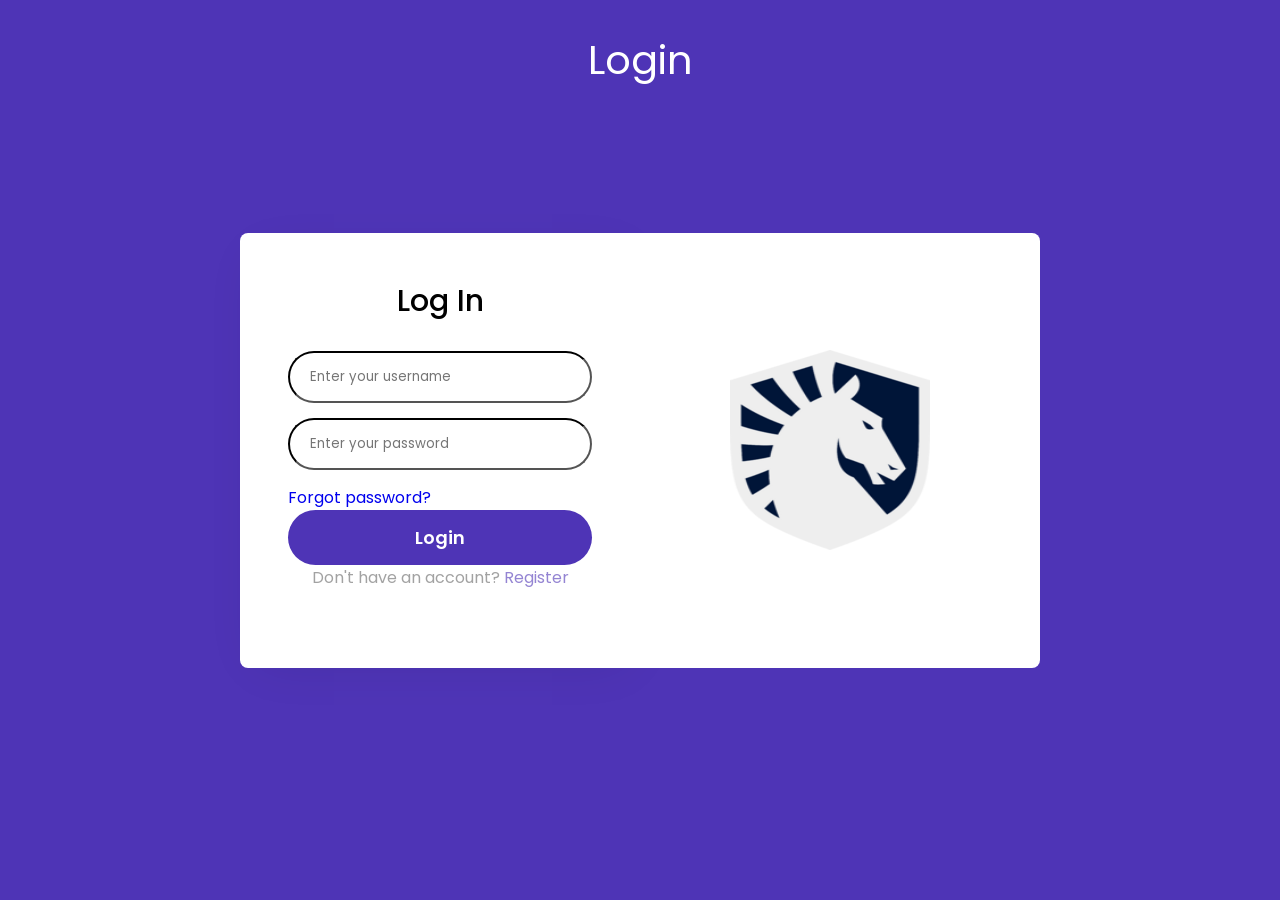
==== index.html @ 7d98d340 "initial commit" ====
<!DOCTYPE html>
<html lang="en">
<head>
        <meta charset="UTF-8">
        <meta name="viewport" content="width=device-width, initial-scale=1.0">
        <title>WEZII</title>
        <link rel="stylesheet" href="/css/wezii.style.css">

</head>
<body>
      <div class="login-form">
        <h1>Login</h1>
        <div class="container">
          <div class="main">
            <div class="content">
              <h2>Log In</h2>
              <form action="" method="post">
                <input type="text" name="username" placeholder="Enter your username" required>
                <input type="password" name="password" placeholder="Enter your password" required>
                <a href="#">Forgot password?</a>
                <button class="btn" type="submit">Login</button>

                <p class="account">Don't have an account? <a href="#">Register</a></p>

              </form>
            </div>
            <div class="form-img">
              <img src="/img/tlph.png" alt="TLPH">
            </div>
          </div>
        </div>
      </div>
</body>
</html>
---- css/wezii.style.css ----
@import url('https://fonts.googleapis.com/css2?family=Poppins:wght@300;400;500;600;700&display=swap');
*{
    padding: 0;
    margin: 0;
    box-sizing: border-box;
    font-family: 'poppins',sans-serif;

}
body{
    background-color: #4e34b6;
}

.login-form{
    position: relative;
    min-height: 100vh;
    z-index: 0;
    background: #4e34b6;
    padding: 30px;
    justify-content: center;
    display: grid;

    grid-template-rows: 1fr auto 1fr;
    align-self: center;
}
.container{
    max-width: 800px;
    margin: 0 auto;
}

.login-form h1{
    text-align: center;
    font-size: 2.5rem;
    font-weight: 400;
    color: white;
    font-family: 'poppins', sans-serif;

}
.login-form h2{
    line-height: 40px;
    margin-bottom: 5px;
    font-size: 30px;
    font-weight: 500;
    color: black;
    text-align: center;
} 

.login-form .main{
    position: relative;
    display: flex;
    margin: 30px 0;
}

.content{
    flex-basis: 50%;
    padding: 3em 3em;
    background: white;
    box-shadow: 2px 9px 49px -17px rgba(0, 0, 0, 0.1);
    border-top-left-radius: 8px;
    border-bottom-left-radius: 8px;
}

.form-img{
    flex-basis: 50%;
    background: white;
    background-size: cover;
    padding: 40px;
    border-top-right-radius: 8px;
    border-bottom-right-radius: 8px;
    align-items: center;
    display: grid;

}

.login-form img{
    margin-left: 50px;
    width: 200px;
    height: 200px;
}

.form-img img{
    max-width: 100%;
}

p{
    color: #666;
    font-size: 16px;
    line-height: 25px;
    opacity: 0.6;
    text-align: center;
}
.btn,button,input{
    border-radius: 35px;
}
.btn:hover,
button:hover{
    color: black;
    transition: 0.5s ease;
}
a{
    text-decoration: none;
}
.login-form form{
    margin: 30px 0;
}
.login-form input{
    margin-bottom: 15px;
    color: black;
    text-align: left;
    padding: 14px 20px;
    width: 100%;
    display: inline-block;
    box-sizing: border-box;
    border-color: black;
    background: white;
}
.login-form input:focus{
    background: transparent;
    border: 1px solid #4e34b6; 
}

.login-form button{
    font-size: 18px;
    color: white;
    width: 100%;
    background: #4e34b6;
    border: none;
    padding: 14px 15px;
    font-weight: 600;
    transition: 0.3s ease;
}

p.account a{
    color: #4e34b6;
}
p.account a:hover{
    text-decoration: underline;
}

@media(max-width:736px) {
    .login-form .main{
        flex-direction: column;
    }
    .login-form{
        margin-top: 30px;
        border-bottom: 10px;
    }
    .form-img{
        border-radius: 0;
        border-top-left-radius: 8px;
        border-top-right-radius: 8px;
        content: 2;
    }
    .content{
    order: 1;
    border-radius: 0;
    border-top-left-radius: 8px;
    border-top-right-radius: 8px;
}
}
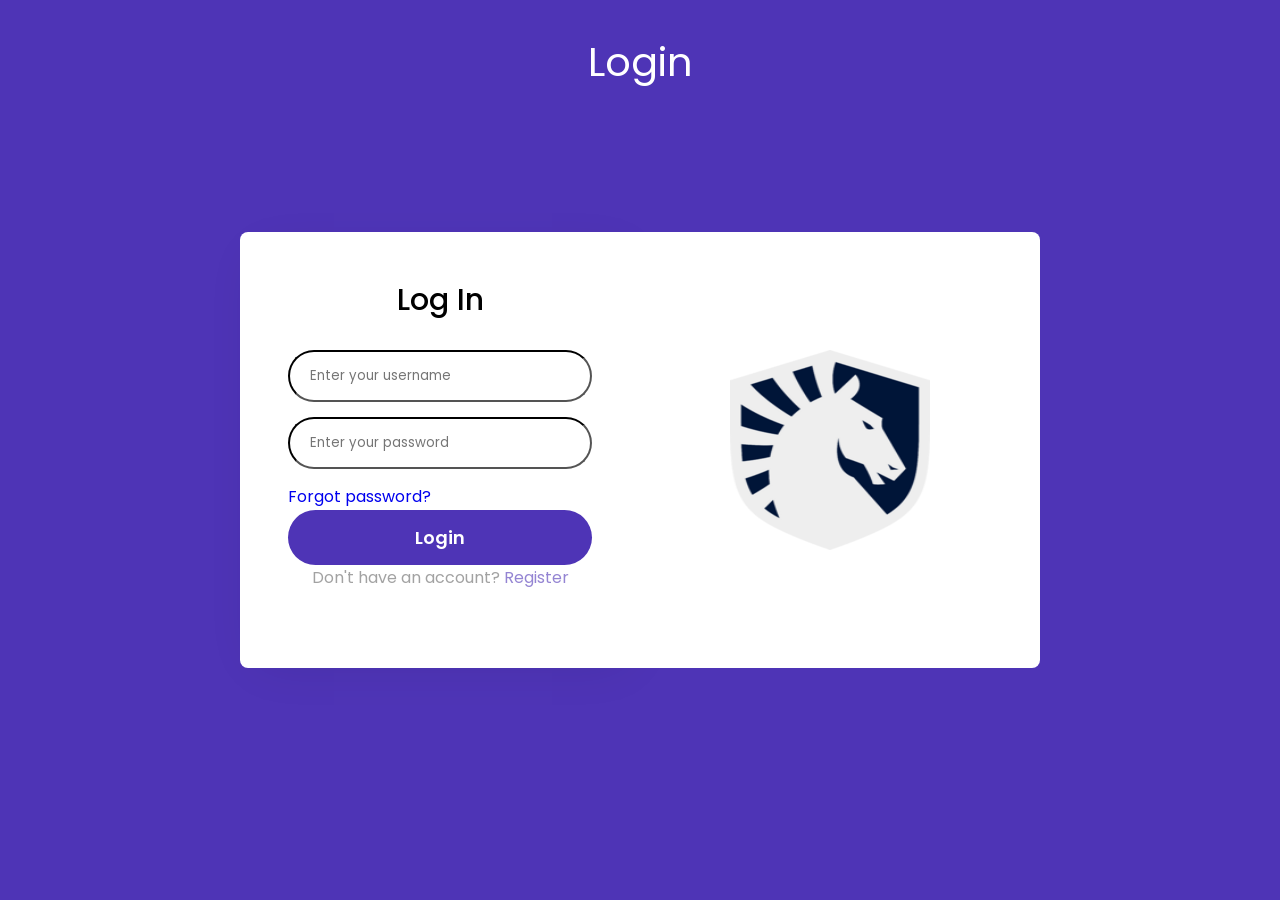
==== commit 901a3bdc: "Fixed imports" ====
--- a/index.html
+++ b/index.html
@@ -4,7 +4,8 @@
         <meta charset="UTF-8">
         <meta name="viewport" content="width=device-width, initial-scale=1.0">
         <title>WEZII</title>
-        <link rel="stylesheet" href="/css/wezii.style.css">
+        <link rel="stylesheet" href="./css/wezii.style.css"/>
+        <link rel="stylesheet" href="./css/style.css"/>
 
 </head>
 <body>
--- a/css/style.css
+++ b/css/style.css
@@ -0,0 +1,65 @@
+* {
+    margin: 0;
+    padding: 0;
+    box-sizing: border-box;
+    scroll-behavior: smooth;
+}
+
+body {
+    background-color: #0b0b0b;
+    color: white;
+    font-family: Verdana, Geneva, Tahoma, sans-serif;
+    line-height: 1.6;
+}
+
+:root {
+    --red: #e31b23;
+    --black: #0b0b0b;
+    --white: #ffffff;
+}
+
+/* Navigation Bar */
+.navbar {
+    display: flex;
+    justify-content: space-between;
+    align-items: center;
+    padding: 20px 8%;
+    background-color: #111111;
+    border-bottom: 1px solid #252525;
+}
+
+.logo {
+    color: white;
+    font-size: 24px;
+    font-weight: bold;
+    text-decoration: none;
+}
+
+span {
+    color: var(--red);
+}
+
+.nav-links {
+    display: flex;
+    flex-wrap: wrap;
+    gap: 25px;
+}
+
+.nav-links a {
+    display: inline-block;
+    color: white;
+    text-decoration: none;
+    padding: 10px 18px;
+    border-radius: 6px;
+    transition: all 0.3s ease;
+}
+
+.nav-links a:hover {
+    background-color: gray;
+    color: var(--white);
+}
+
+.nav-links a.active {
+    background-color: var(--red);
+    color: var(--white);
+}
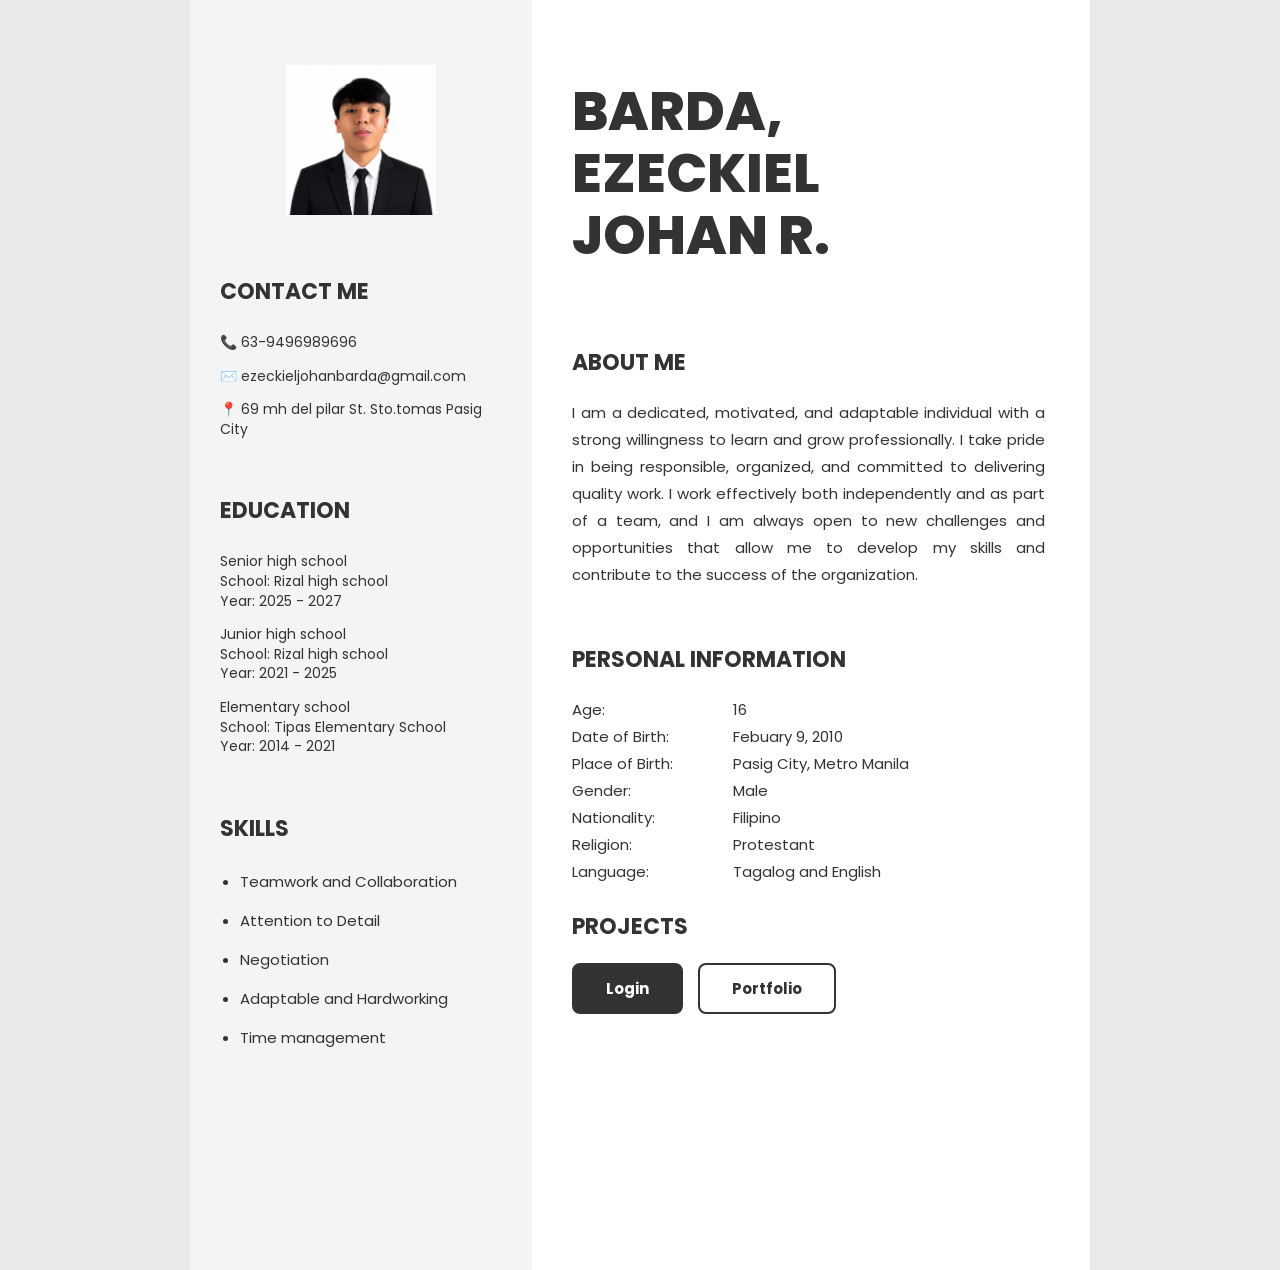
==== commit 39629fff: "Fixed design botton" ====
--- a/index.html
+++ b/index.html
@@ -1,35 +1,90 @@
 <!DOCTYPE html>
 <html lang="en">
 <head>
-        <meta charset="UTF-8">
-        <meta name="viewport" content="width=device-width, initial-scale=1.0">
-        <title>WEZII</title>
-        <link rel="stylesheet" href="./css/wezii.style.css"/>
-        <link rel="stylesheet" href="./css/style.css"/>
-
+    <meta charset="UTF-8">
+    <meta name="viewport" content="width=device-width, initial-scale=1.0">
+    <title>Barda, Ezeckiel Johan R. - Resume</title>
+    <link href="https://fonts.googleapis.com/css2?family=Poppins:wght@400;700;800&display=swap" rel="stylesheet">
+    <link rel="stylesheet" href="css/profile.css">
 </head>
 <body>
-      <div class="login-form">
-        <h1>Login</h1>
-        <div class="container">
-          <div class="main">
-            <div class="content">
-              <h2>Log In</h2>
-              <form action="" method="post">
-                <input type="text" name="username" placeholder="Enter your username" required>
-                <input type="password" name="password" placeholder="Enter your password" required>
-                <a href="#">Forgot password?</a>
-                <button class="btn" type="submit">Login</button>
 
-                <p class="account">Don't have an account? <a href="#">Register</a></p>
+    <div class="resume">
 
-              </form>
+        
+        <div class="sidebar">
+            <div class="profile">
+                <img src="img/profileimg.png" alt="Profile picture">
             </div>
-            <div class="form-img">
-              <img src="/img/tlph.png" alt="TLPH">
+
+            <h2>Contact Me</h2>
+            <p>📞 63-9496989696</p>
+            <p>✉️ ezeckieljohanbarda@gmail.com</p>
+            <p>📍 69 mh del pilar St. Sto.tomas Pasig City</p>
+
+            <h2>Education</h2>
+            <p>
+                Senior high school<br>
+                School: Rizal high school<br>
+                Year: 2025 - 2027
+            </p>
+            <p>
+                Junior high school<br>
+                School: Rizal high school<br>
+                Year: 2021 - 2025
+            </p>
+            <p>
+                Elementary school<br>
+                School: Tipas Elementary School<br>
+                Year: 2014 - 2021
+            </p>
+
+            <h2>Skills</h2>
+            <ul>
+                <li>Teamwork and Collaboration</li>
+                <li>Attention to Detail</li>
+                <li>Negotiation</li>
+                <li>Adaptable and Hardworking</li>
+                <li>Time management</li>
+            </ul>
+        </div>
+
+        
+        <div class="main">
+
+            <h1>Barda,<br>Ezeckiel<br>Johan R.</h1>
+
+            <h2>About Me</h2>
+            <p class="about">
+                I am a dedicated, motivated, and adaptable individual with a strong willingness to learn and grow professionally. I take pride in being responsible, organized, and committed to delivering quality work. I work effectively both independently and as part of a team, and I am always open to new challenges and opportunities that allow me to develop my skills and contribute to the success of the organization.
+            </p>
+
+            <h2>Personal Information</h2>
+
+            <table>
+                <tr><td>Age:</td><td>16</td></tr>
+                <tr><td>Date of Birth:</td><td>Febuary 9, 2010</td></tr>
+                <tr><td>Place of Birth:</td><td>Pasig City, Metro Manila</td></tr>
+                <tr><td>Gender:</td><td>Male</td></tr>
+                <tr><td>Nationality:</td><td>Filipino</td></tr>
+                <tr><td>Religion:</td><td>Protestant</td></tr>
+                <tr><td>Language:</td><td>Tagalog and English</td></tr>
+            </table>
+            <br>
+
+            <h2>Projects</h2>
+
+            <div class="button-group">
+
+                <a href="/pages/login/index.html" class="btn btn-primary">Login</a>
+
+                <a href="/pages/home/index.html" class="btn btn-outline">Portfolio</a>
+
             </div>
-          </div>
+
         </div>
-      </div>
+
+    </div>
+
 </body>
 </html>
--- a/css/profile.css
+++ b/css/profile.css
@@ -0,0 +1,204 @@
+* {
+    margin: 0;
+    padding: 0;
+    box-sizing: border-box;
+}
+
+body {
+    font-family: "Poppins", Arial, sans-serif;
+    color: #333;
+    background-color: #e9e9e9;
+}
+
+
+.resume {
+    display: flex;
+    max-width: 900px;
+    min-height: 1270px;
+    margin: 0 auto;
+    background-color: white;
+}
+
+
+.sidebar {
+    width: 38%;
+    padding: 65px 30px;
+    background-color: #f4f4f4;
+}
+
+
+.sidebar img {
+    display: block;
+    width: 150px;
+    height: 150px;
+    max-width: 100%;
+    object-fit: cover;
+    margin: 0 auto 60px auto;
+}
+
+.sidebar h2 {
+    font-size: 22px;
+    text-transform: uppercase;
+    margin-bottom: 25px;
+}
+
+.sidebar h2:not(:first-of-type) {
+    margin-top: 55px;
+}
+
+.sidebar p {
+    font-size: 14px;
+    line-height: 1.4;
+    margin-bottom: 14px;
+}
+
+.sidebar ul {
+    padding-left: 20px;
+}
+
+.sidebar li {
+    font-size: 15px;
+    margin-bottom: 16px;
+}
+
+
+.main {
+    width: 62%;
+    padding: 80px 45px 40px 40px;
+}
+
+.main h1 {
+    font-size: 54px;
+    font-weight: 800;
+    line-height: 1.15;
+    text-transform: uppercase;
+    margin-bottom: 80px;
+}
+
+.main h2 {
+    font-size: 22px;
+    text-transform: uppercase;
+    margin-bottom: 20px;
+}
+
+.about {
+    font-size: 15px;
+    line-height: 1.8;
+    text-align: justify;
+    margin-bottom: 55px;
+}
+
+.main ul {
+    padding-left: 20px;
+    margin-bottom: 70px;
+}
+
+.main li {
+    font-size: 15px;
+    margin-bottom: 10px;
+}
+
+.main table {
+    font-size: 15px;
+    line-height: 1.8;
+    border-collapse: collapse;
+}
+
+.main td {
+    padding-right: 60px;
+}
+
+.button-group {
+    display: flex;
+    flex-wrap: wrap;
+    gap: 15px;
+}
+
+
+.btn {
+    display: inline-block;
+    padding: 12px 32px;
+    font-family: "Poppins", Arial, sans-serif;
+    font-size: 15px;
+    font-weight: 700;
+    text-align: center;
+    text-decoration: none;       
+    border: 2px solid #333;
+    border-radius: 8px;
+    transition: all 0.3s ease;   
+}
+
+
+.btn-primary {
+    background-color: #333;
+    color: white;
+}
+
+.btn-primary:hover {
+    background-color: white;
+    color: #333;
+    transform: translateY(-3px);              
+    box-shadow: 0 6px 12px rgba(0, 0, 0, 0.2);
+}
+
+
+.btn-outline {
+    background-color: white;
+    color: #333;
+}
+
+.btn-outline:hover {
+    background-color: #333;
+    color: white;
+    transform: translateY(-3px);
+    box-shadow: 0 6px 12px rgba(0, 0, 0, 0.2);
+}
+
+
+.btn:focus-visible {
+    outline: 3px solid #888;
+    outline-offset: 3px;
+}
+
+
+
+@media (max-width: 700px) {
+
+.resume {
+    flex-direction: column;
+    min-height: 0;
+}
+
+.sidebar,
+.main {
+    width: 100%;
+    padding: 35px 22px;
+}
+
+.sidebar img {
+    width: 130px;
+    height: 130px;
+    margin-bottom: 35px;
+}
+
+.main h1 {
+    font-size: 38px;
+    margin-bottom: 40px;
+}
+
+.main ul {
+    margin-bottom: 40px;
+}
+
+.main td {
+    padding-right: 20px;
+}
+
+.button-group {
+    flex-direction: column;
+}
+
+.btn {
+    width: 100%;
+}
+}
